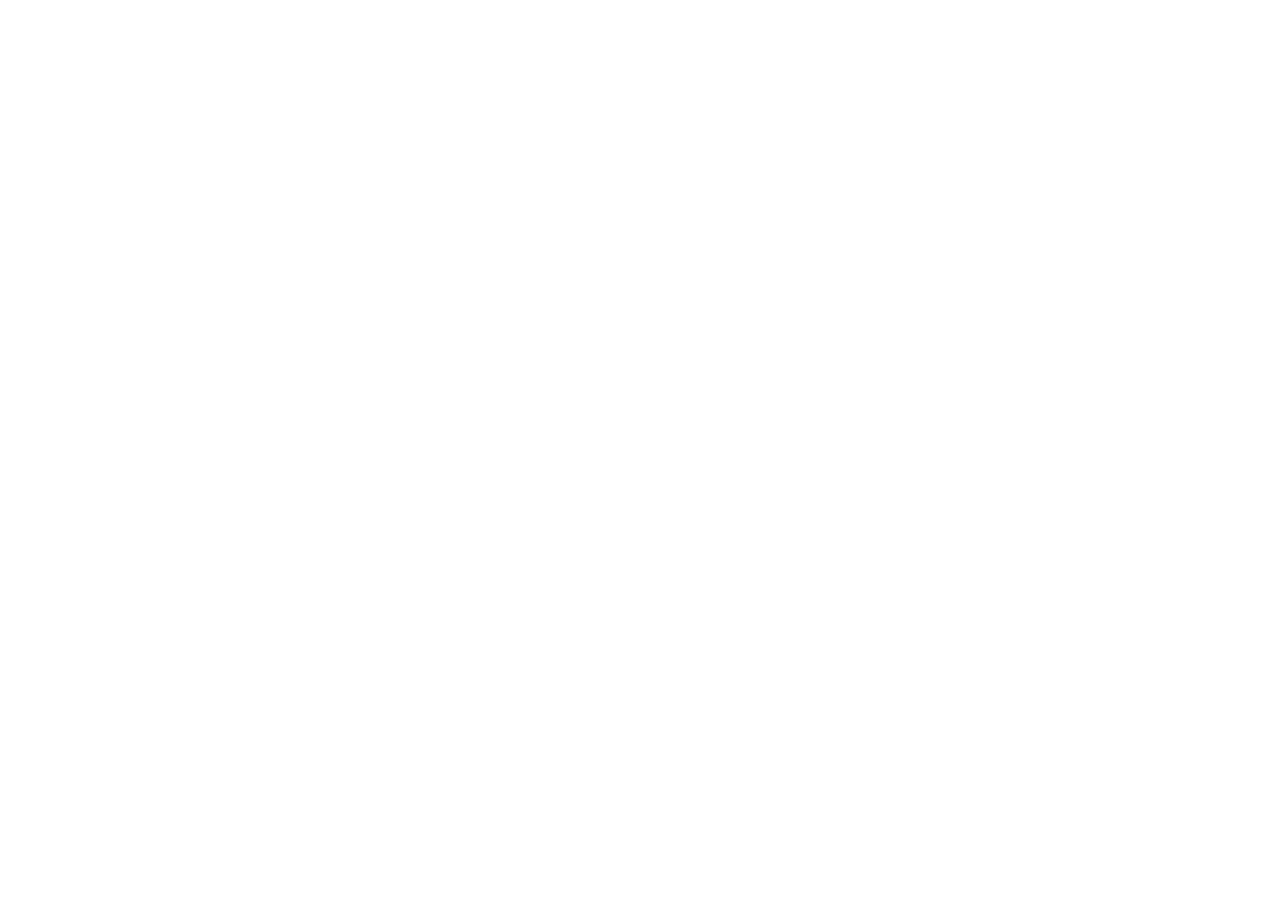
==== index.html @ d8d20f6a "fix issue" ====
<!DOCTYPE html>
<html lang="en">
<head>
    <meta charset="UTF-8">
    <meta http-equiv="X-UA-Compatible" content="IE=edge">
    <meta name="viewport" content="width=device-width, initial-scale=1.0">
    <title>Sara's Website</title>
    <link rel="stylesheet" href="style.css">
</head>
<body>
    
</body>
</html>
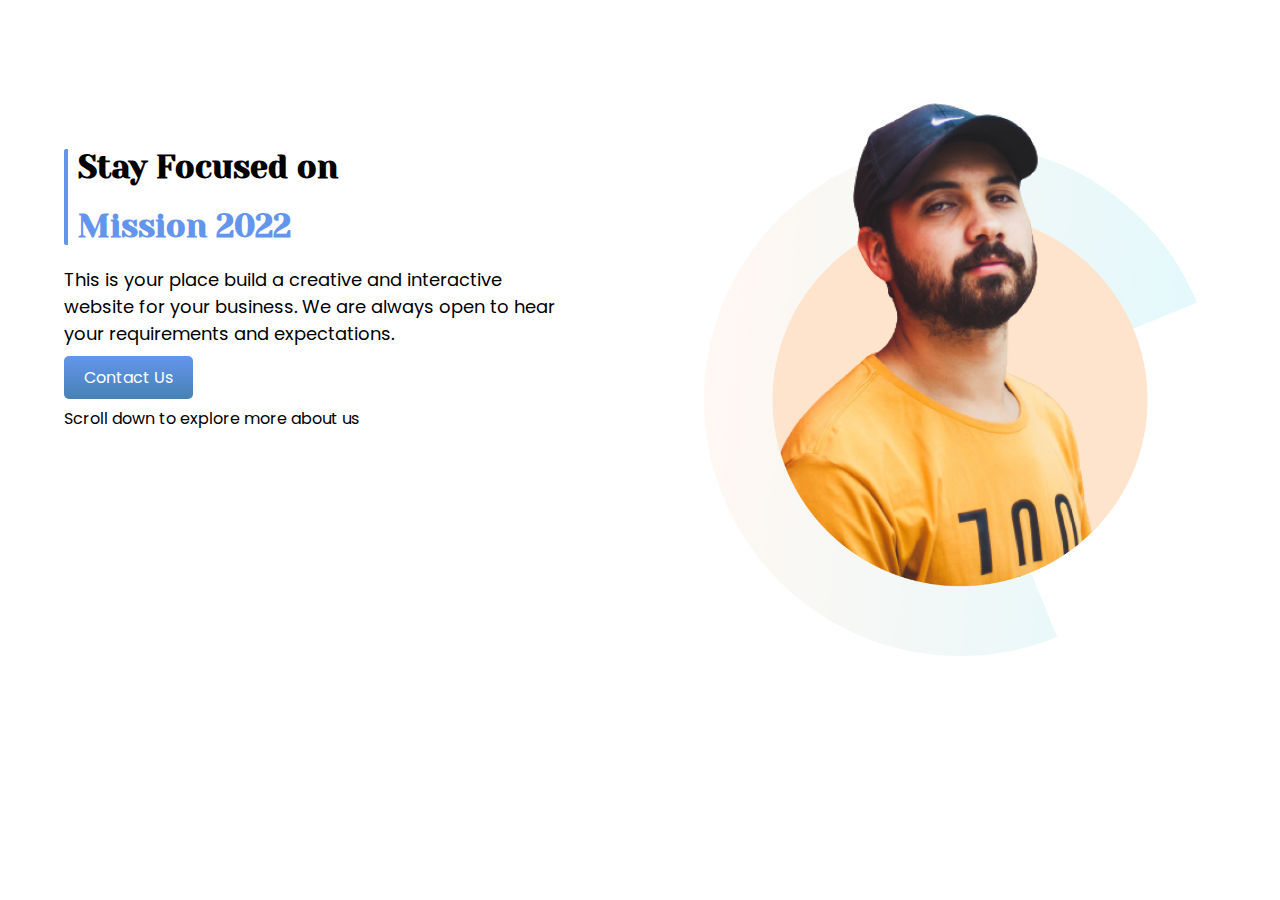
==== commit d2120d24: "top section done" ====
--- a/index.html
+++ b/index.html
@@ -6,8 +6,26 @@
     <meta name="viewport" content="width=device-width, initial-scale=1.0">
     <title>Sara's Website</title>
     <link rel="stylesheet" href="style.css">
+    <link rel="preconnect" href="https://fonts.googleapis.com">
+    <link rel="preconnect" href="https://fonts.gstatic.com" crossorigin>
+    <link href="https://fonts.googleapis.com/css2?family=Open+Sans:wght@500&family=Poppins&family=Yeseva+One&display=swap" rel="stylesheet">
 </head>
 <body>
+    <section class="top-section">
+    <div class="top-half">
+        <div class="top-tag">
+            <h1 class="tag-font">Stay Focused on</h1>
+            <h1 class="tag-font" id="tag-mission">Mission 2022</h1>
+        </div>
+    <p id="intro-p">This is your place build a creative and interactive website for your business. We are always open to hear your requirements and expectations.</p>
+    <a class="contact-button" target="_blank" href="https://www.linkedin.com/in/azminsara17/">Contact Us</a><br>
+    <p>Scroll down to explore more about us</p>
+    </div>
+    <div class="top-half">
+        <img src="images/person/person-0.png" alt="">
+    </div>
+</section>
+    
     
 </body>
 </html>--- a/style.css
+++ b/style.css
@@ -0,0 +1,39 @@
+body{
+    font-family: 'Poppins', sans-serif;  
+    margin: 0;
+}
+.tag-font{
+    font-family: 'Yeseva One', cursive;
+    padding-left: 10px;
+}
+#tag-mission{
+    color: cornflowerblue;
+}
+.contact-button{
+    text-decoration: none;
+    color: white;
+    padding: 10px 20px;
+    border-radius: 5px;
+    background-image: linear-gradient(cornflowerblue, steelblue);
+}
+#intro-p{
+    font-size: 18px;
+}
+.top-section{
+    display: flex;
+}
+.top-half{
+    width: 40%;
+    margin-left: 5%;
+    margin-right: 5%;
+    margin-top: 10%;
+}
+.top-half img{
+    width: 100%;
+    position: relative;
+    top: -125px;
+}
+.top-tag{
+    border-left: 4px solid cornflowerblue;
+    border-radius: 2px;
+}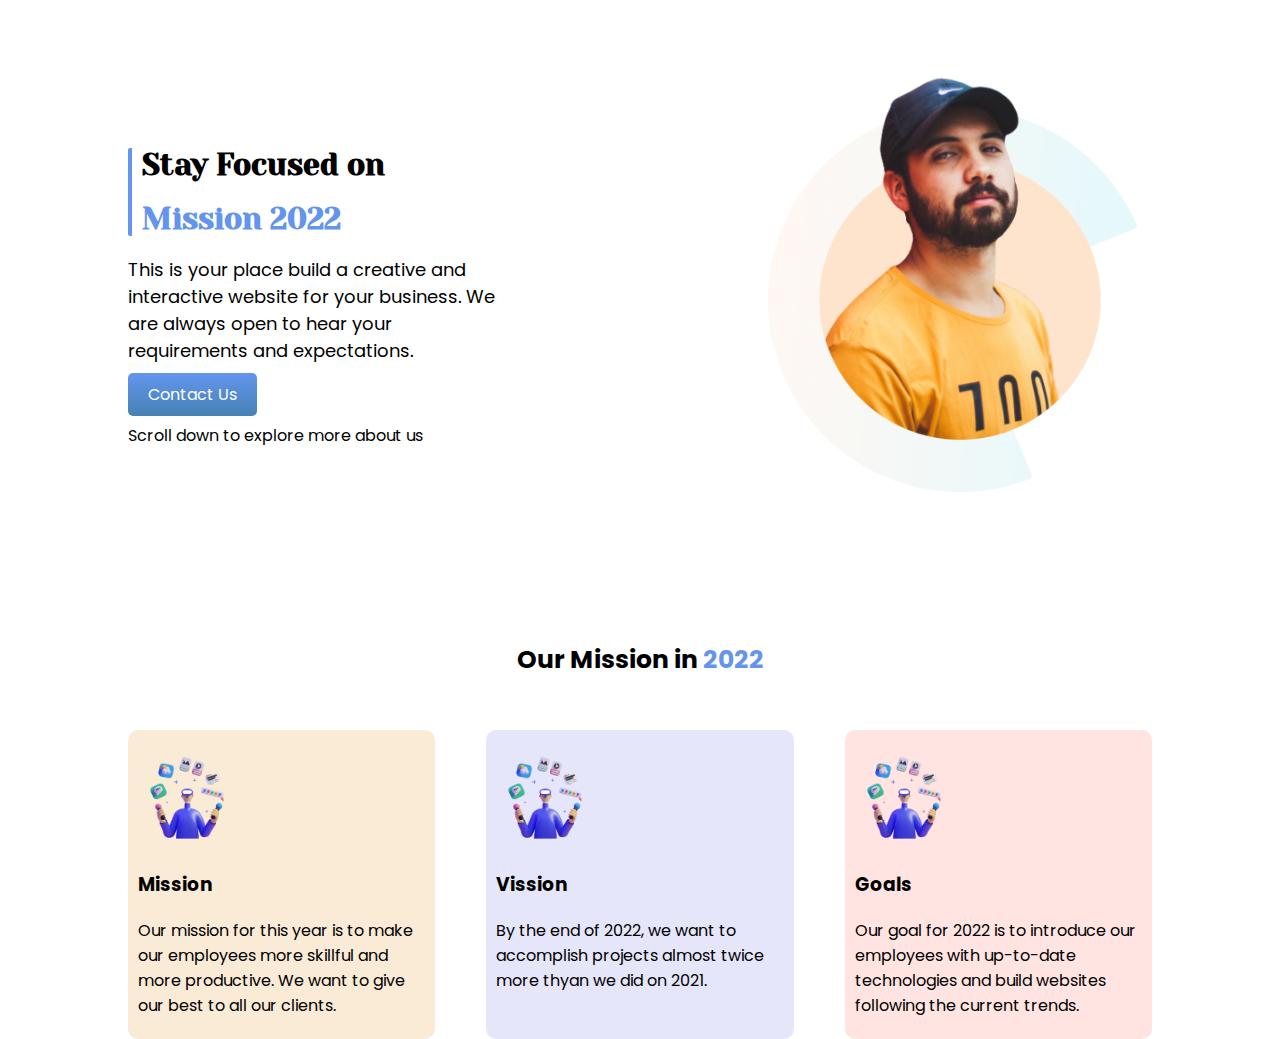
==== commit 722721b6: "Mission 2022 section added" ====
--- a/index.html
+++ b/index.html
@@ -1,5 +1,6 @@
 <!DOCTYPE html>
 <html lang="en">
+
 <head>
     <meta charset="UTF-8">
     <meta http-equiv="X-UA-Compatible" content="IE=edge">
@@ -8,24 +9,53 @@
     <link rel="stylesheet" href="style.css">
     <link rel="preconnect" href="https://fonts.googleapis.com">
     <link rel="preconnect" href="https://fonts.gstatic.com" crossorigin>
-    <link href="https://fonts.googleapis.com/css2?family=Open+Sans:wght@500&family=Poppins&family=Yeseva+One&display=swap" rel="stylesheet">
+    <link
+        href="https://fonts.googleapis.com/css2?family=Open+Sans:wght@500&family=Poppins&family=Yeseva+One&display=swap"
+        rel="stylesheet">
 </head>
+
 <body>
     <section class="top-section">
-    <div class="top-half">
-        <div class="top-tag">
-            <h1 class="tag-font">Stay Focused on</h1>
-            <h1 class="tag-font" id="tag-mission">Mission 2022</h1>
+        <div class="top-half">
+            <div class="top-tag">
+                <h1 class="tag-font">Stay Focused on</h1>
+                <h1 class="tag-font" id="tag-mission">Mission 2022</h1>
+            </div>
+            <p id="intro-p">This is your place build a creative and interactive website for your business. We are always
+                open to hear your requirements and expectations.</p>
+            <a class="contact-button" target="_blank" href="https://www.linkedin.com/in/azminsara17/">Contact Us</a><br>
+            <p>Scroll down to explore more about us</p>
         </div>
-    <p id="intro-p">This is your place build a creative and interactive website for your business. We are always open to hear your requirements and expectations.</p>
-    <a class="contact-button" target="_blank" href="https://www.linkedin.com/in/azminsara17/">Contact Us</a><br>
-    <p>Scroll down to explore more about us</p>
-    </div>
-    <div class="top-half">
-        <img src="images/person/person-0.png" alt="">
-    </div>
-</section>
-    
-    
+        <div class="top-half">
+            <img src="images/person/person-0.png" alt="">
+        </div>
+    </section>
+    <section class="mission-section">
+        <h1>Our Mission in <span>2022</span></h1>
+        <div class="mission-div">
+            <div class="separator-div">
+                <img src="images/illustrators/illustrator-1.png" alt="">
+                <h3>Mission</h3>
+                <p>Our mission for this year is to make our employees more skillful and more productive. We want to give
+                    our best to all our clients.</p>
+            </div>
+            <div class="separator-div" id="misson-section-two-div">
+                <img src="images/illustrators/illustrator-1.png" alt="">
+                <h3>Vission</h3>
+                <p>By the end of 2022, we want to accomplish projects almost twice more thyan we did on 2021.</p>
+            </div>
+            <div class="separator-div" id="misson-section-three-div">
+                <img src="images/illustrators/illustrator-1.png" alt="">
+                <h3>Goals</h3>
+                <p>Our goal for 2022 is to introduce our employees with up-to-date technologies and build websites
+                    following the current trends.</p>
+
+            </div>
+        </div>
+
+    </section>
+
+
 </body>
+
 </html>--- a/style.css
+++ b/style.css
@@ -5,6 +5,7 @@
 .tag-font{
     font-family: 'Yeseva One', cursive;
     padding-left: 10px;
+    font-size: 30px;
 }
 #tag-mission{
     color: cornflowerblue;
@@ -23,9 +24,9 @@
     display: flex;
 }
 .top-half{
-    width: 40%;
-    margin-left: 5%;
-    margin-right: 5%;
+    width: 50%;
+    margin-left: 10%;
+    margin-right: 10%;
     margin-top: 10%;
 }
 .top-half img{
@@ -36,4 +37,41 @@
 .top-tag{
     border-left: 4px solid cornflowerblue;
     border-radius: 2px;
+}
+.mission-section{
+    margin-left: 10%;
+    margin-right: 10%;
+
+}
+.mission-section h1{
+    text-align: center;
+    font-size: 25px;
+}
+span{
+    color: cornflowerblue;
+}
+.mission-div{
+    display: flex;
+    margin-top: 5%;
+
+}
+.separator-div{
+width: 35%;
+background-color: antiquewhite;
+    border-radius: 10px;
+    padding: 5px 10px;
+
+}
+.separator-div img{
+    width: 40%;
+}
+#misson-section-two-div{
+    margin-left: 5%;
+    margin-right: 5%;
+    background-color: lavender;
+
+}
+#misson-section-three-div{
+    background-color: mistyrose;
+
 }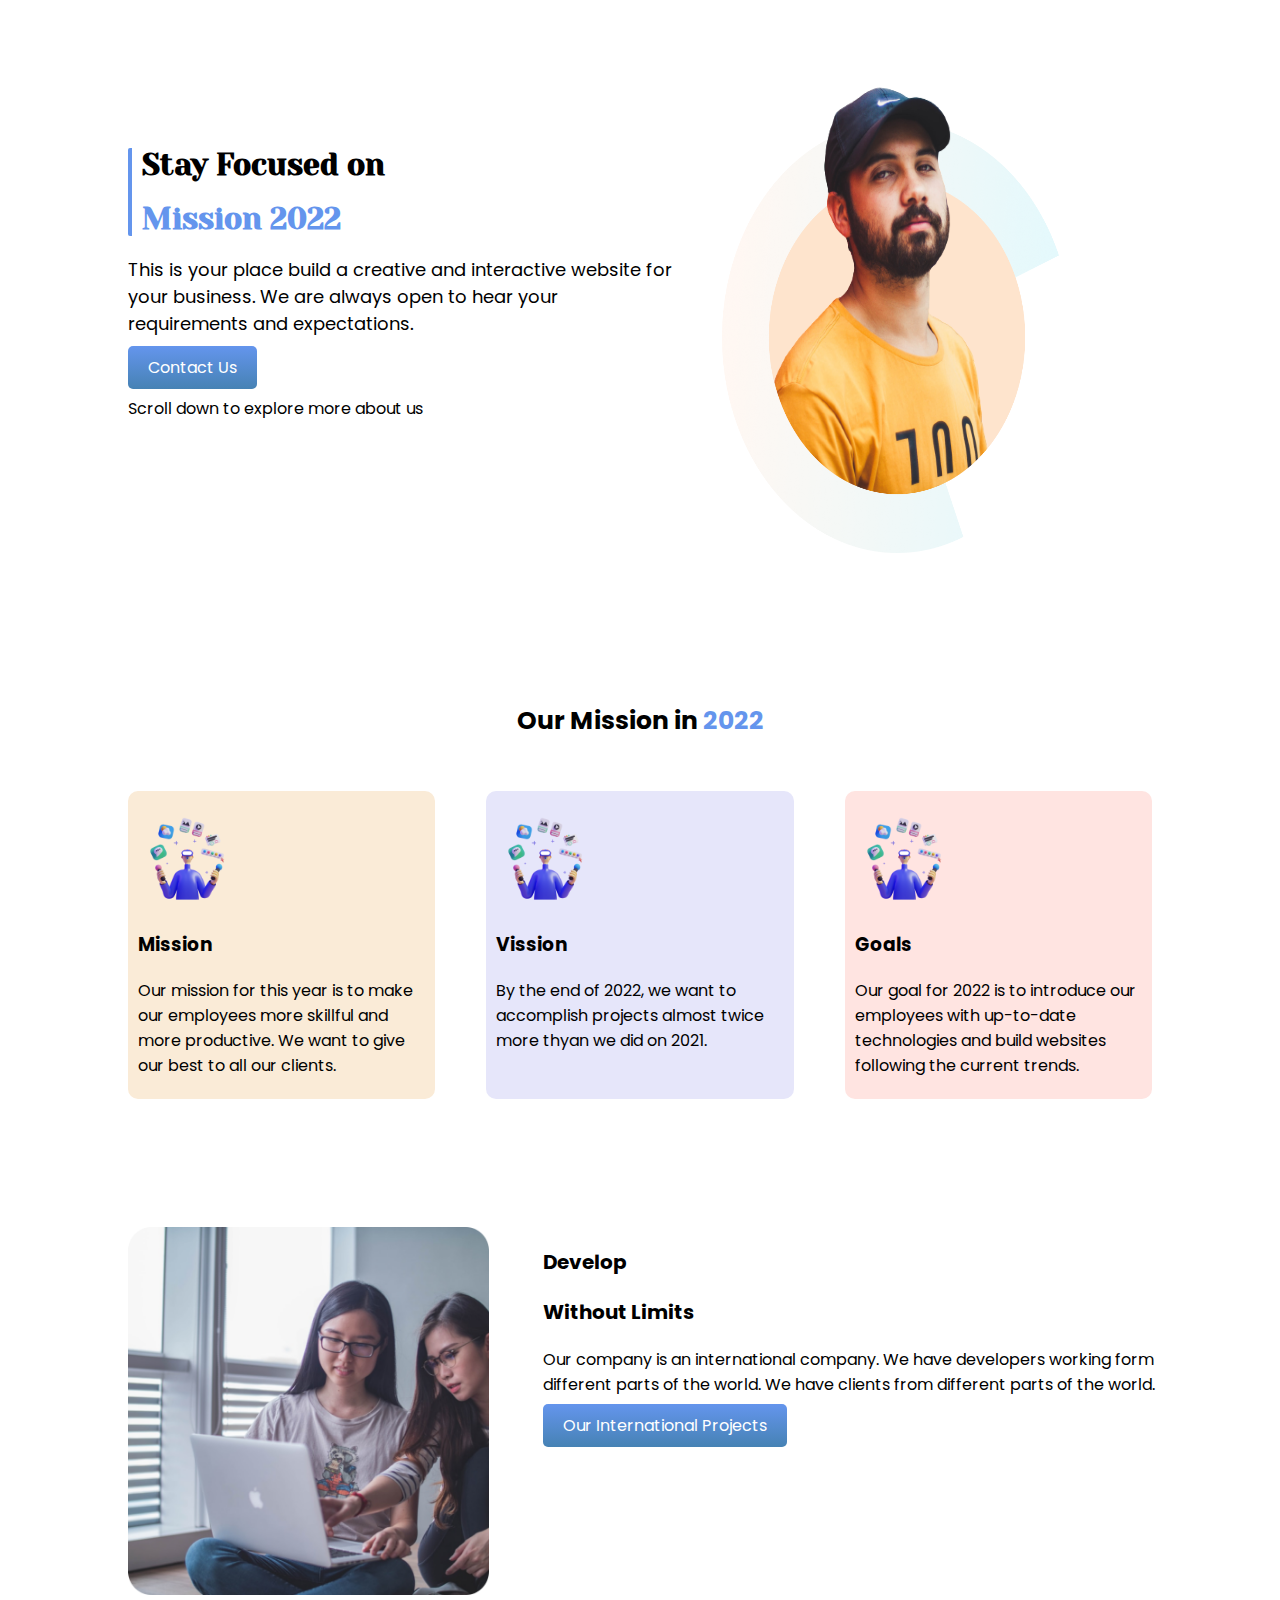
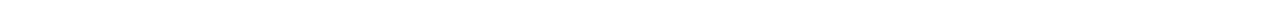
==== commit 615e16ba: "international development section added" ====
--- a/index.html
+++ b/index.html
@@ -49,10 +49,21 @@
                 <h3>Goals</h3>
                 <p>Our goal for 2022 is to introduce our employees with up-to-date technologies and build websites
                     following the current trends.</p>
-
             </div>
         </div>
-
+    </section>
+    <section class="top-section">
+        <div class="develop-photo-div">
+            <img src="images/pictures/coding.png" alt="">
+        </div>
+        <div class="develop-div">
+            <h3>Develop</h3>
+            <h3>Without Limits</h3>
+            <p>Our company is an international company. We have developers working form different parts of the world.
+                We have clients from different parts of the world.</p>
+            <a class="contact-button" target="_blank" href="https://www.linkedin.com/in/azminsara17/">Our
+                International Projects<a>
+        </div>
     </section>
 
 
--- a/style.css
+++ b/style.css
@@ -22,17 +22,20 @@
 }
 .top-section{
     display: flex;
+    margin-left: 10%;
+    margin-top: 10%;
+    margin-right: 5%;
 }
 .top-half{
     width: 50%;
-    margin-left: 10%;
-    margin-right: 10%;
-    margin-top: 10%;
+    
 }
 .top-half img{
-    width: 100%;
+    width: 350px;
+    height: 550px;
     position: relative;
     top: -125px;
+    right: -50px;
 }
 .top-tag{
     border-left: 4px solid cornflowerblue;
@@ -41,7 +44,6 @@
 .mission-section{
     margin-left: 10%;
     margin-right: 10%;
-
 }
 .mission-section h1{
     text-align: center;
@@ -53,14 +55,12 @@
 .mission-div{
     display: flex;
     margin-top: 5%;
-
 }
 .separator-div{
 width: 35%;
 background-color: antiquewhite;
     border-radius: 10px;
     padding: 5px 10px;
-
 }
 .separator-div img{
     width: 40%;
@@ -69,9 +69,22 @@
     margin-left: 5%;
     margin-right: 5%;
     background-color: lavender;
-
 }
 #misson-section-three-div{
     background-color: mistyrose;
-
-}+}
+.develop-div{
+    width: 60%;
+    margin-right: 5%;
+}
+.develop-div h3{
+    font-size: 20px;
+}
+.develop-photo-div{
+    width: 35%;
+    margin-right: 5%;
+}
+.develop-photo-div img{
+    width: 100%;
+    height: 100%;
+}
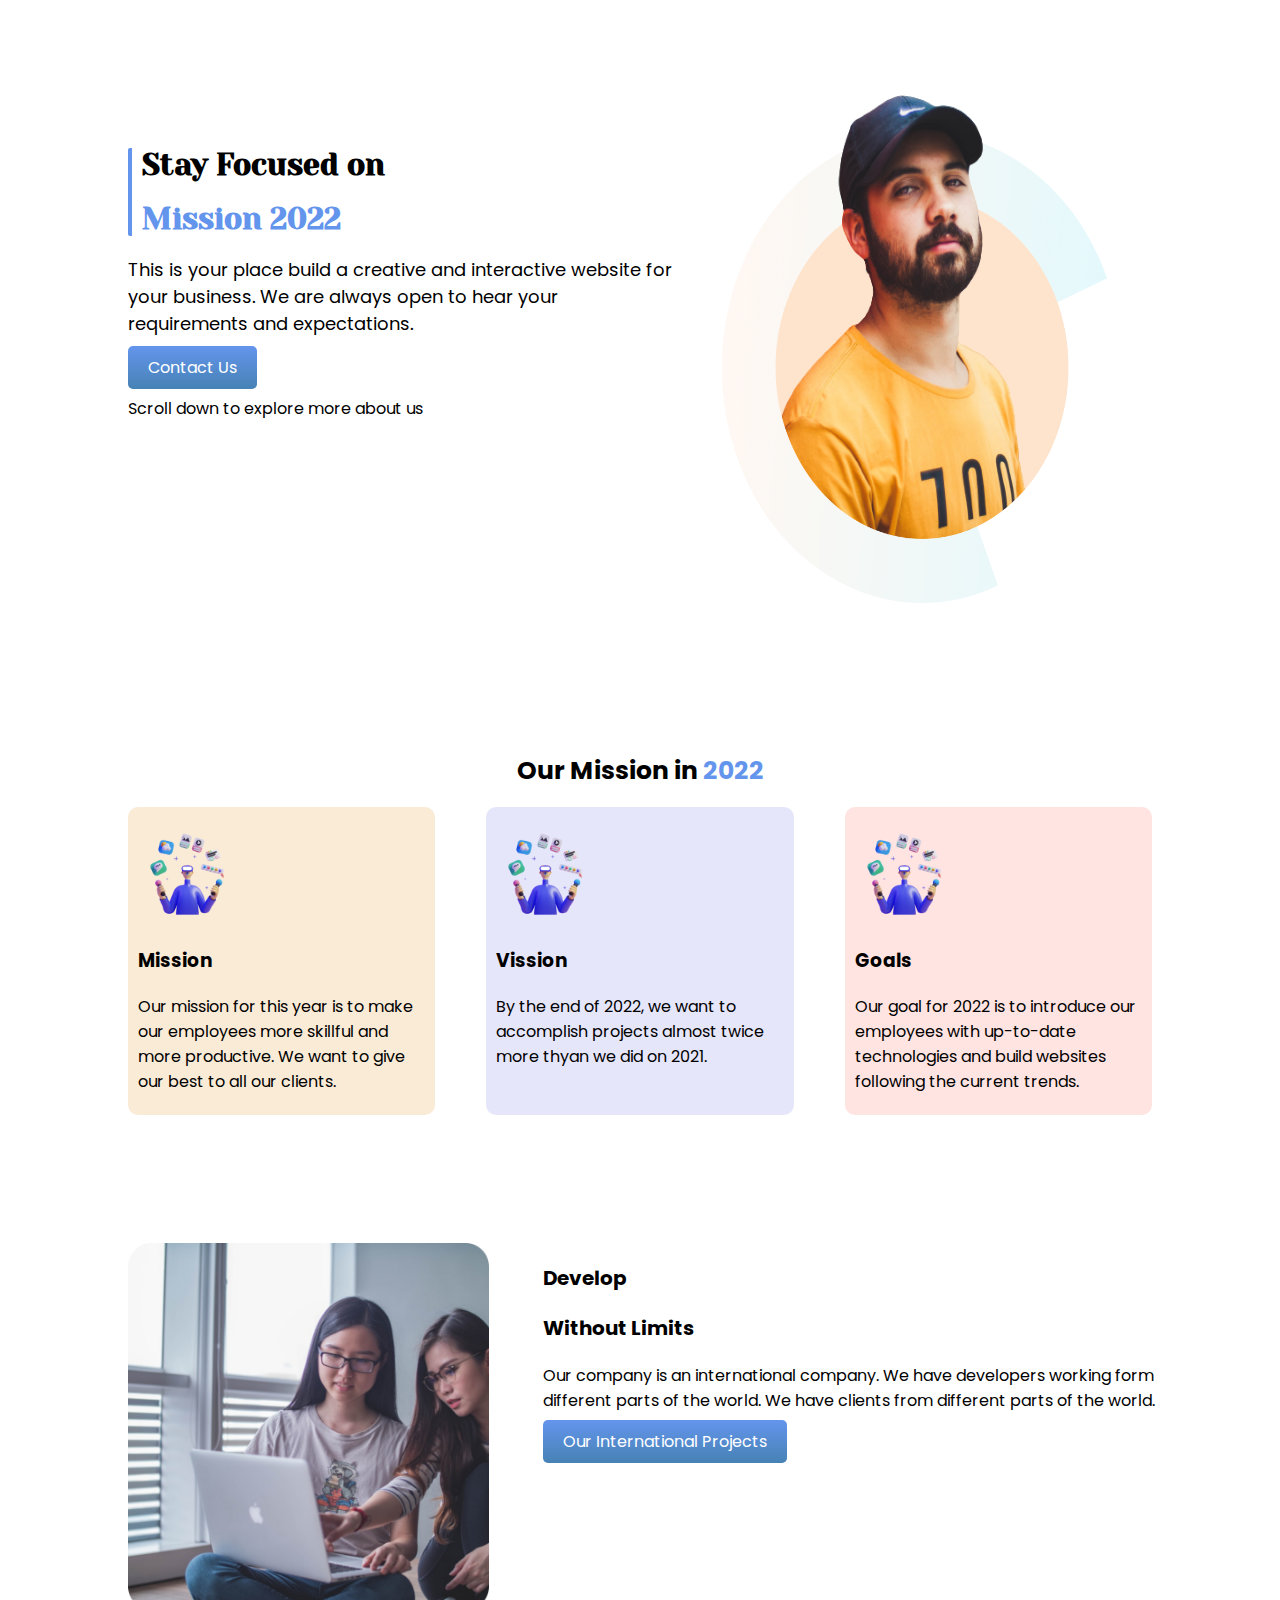
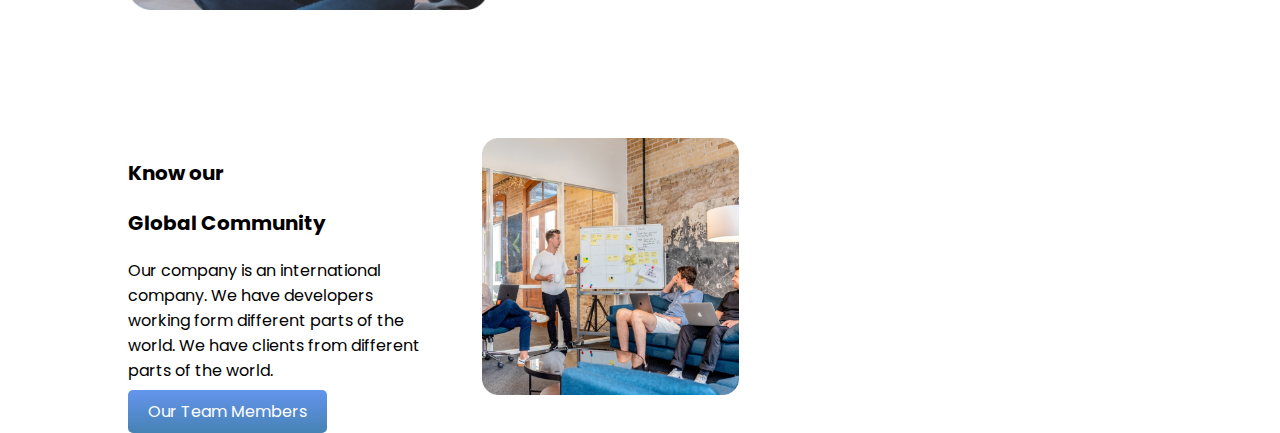
==== commit 3de4532a: "global community added" ====
--- a/index.html
+++ b/index.html
@@ -65,8 +65,19 @@
                 International Projects<a>
         </div>
     </section>
-
-
+    <section class="top-section">
+        <div class="develop-div">
+            <h3>Know our</h3>
+            <h3>Global Community</h3>
+            <p>Our company is an international company. We have developers working form different parts of the world.
+                We have clients from different parts of the world.</p>
+            <a class="contact-button" target="_blank" href="https://www.linkedin.com/in/azminsara17/">Our Team
+                Members<a>
+        </div>
+        <div class="develop-photo-div">
+            <img src="images/pictures/project.png" alt="">
+        </div>
+    </section>
 </body>
 
 </html>--- a/style.css
+++ b/style.css
@@ -31,8 +31,8 @@
     
 }
 .top-half img{
-    width: 350px;
-    height: 550px;
+    width: 400px;
+    height: 600px;
     position: relative;
     top: -125px;
     right: -50px;
@@ -54,7 +54,6 @@
 }
 .mission-div{
     display: flex;
-    margin-top: 5%;
 }
 .separator-div{
 width: 35%;
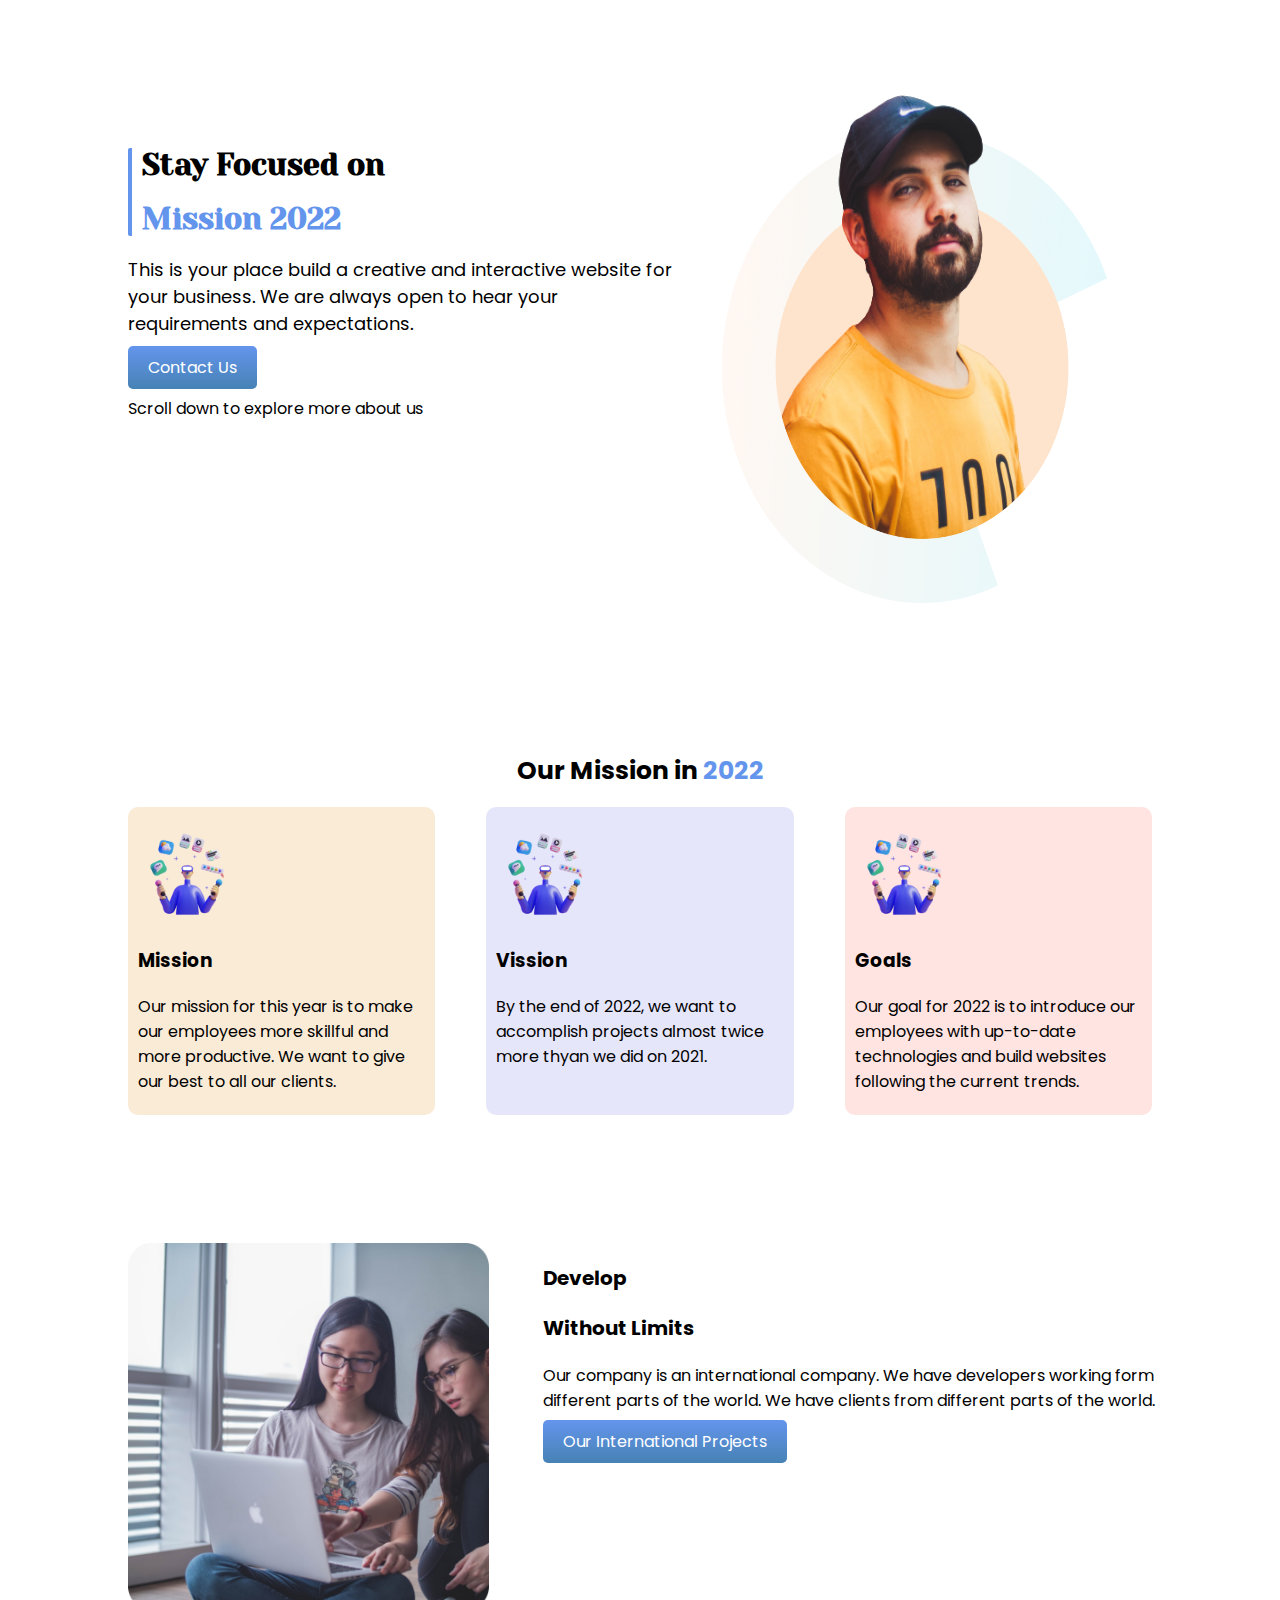
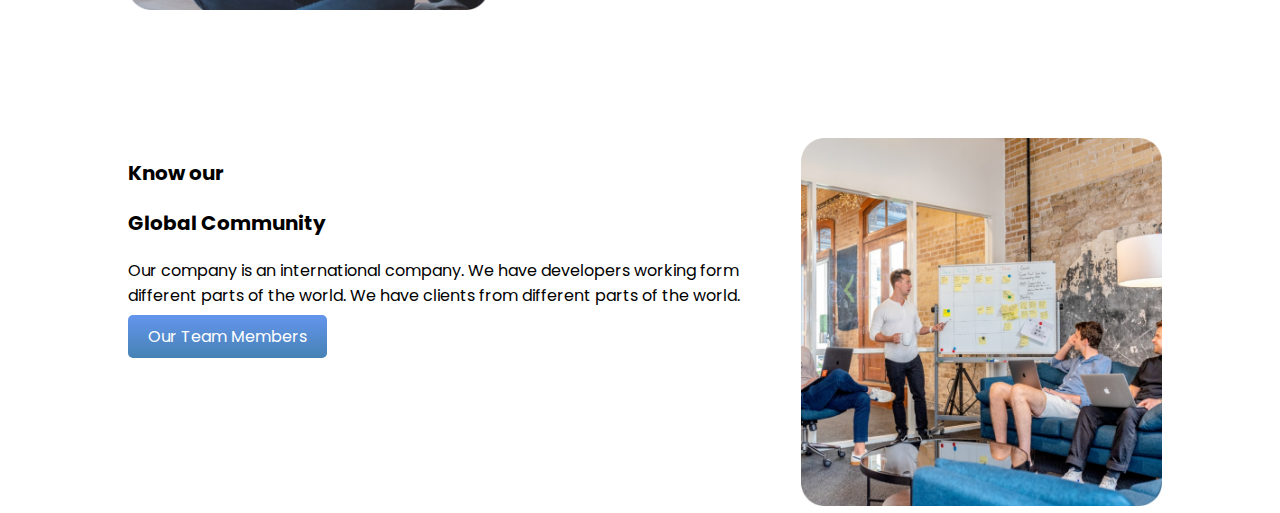
==== commit 7951c491: "anchor issue fixed" ====
--- a/index.html
+++ b/index.html
@@ -62,7 +62,7 @@
             <p>Our company is an international company. We have developers working form different parts of the world.
                 We have clients from different parts of the world.</p>
             <a class="contact-button" target="_blank" href="https://www.linkedin.com/in/azminsara17/">Our
-                International Projects<a>
+                International Projects</a>
         </div>
     </section>
     <section class="top-section">
@@ -72,7 +72,7 @@
             <p>Our company is an international company. We have developers working form different parts of the world.
                 We have clients from different parts of the world.</p>
             <a class="contact-button" target="_blank" href="https://www.linkedin.com/in/azminsara17/">Our Team
-                Members<a>
+                Members</a>
         </div>
         <div class="develop-photo-div">
             <img src="images/pictures/project.png" alt="">
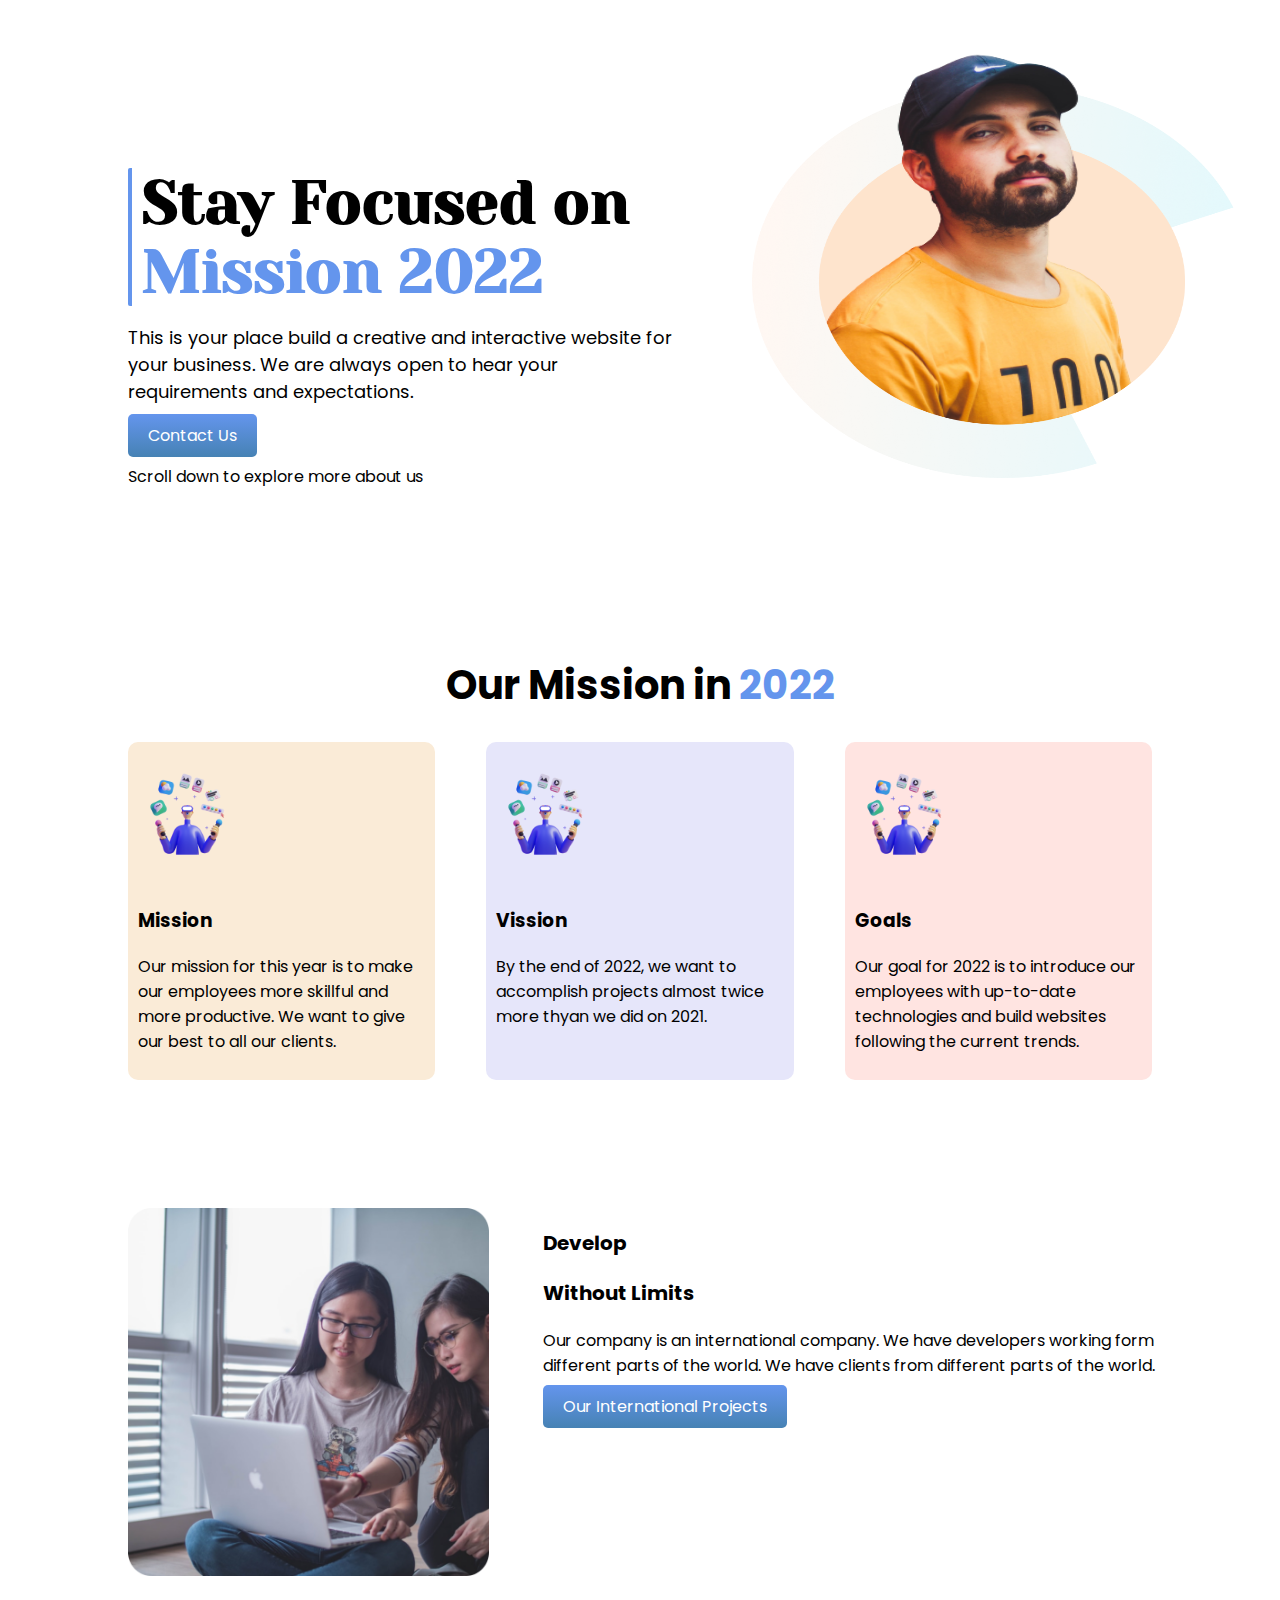
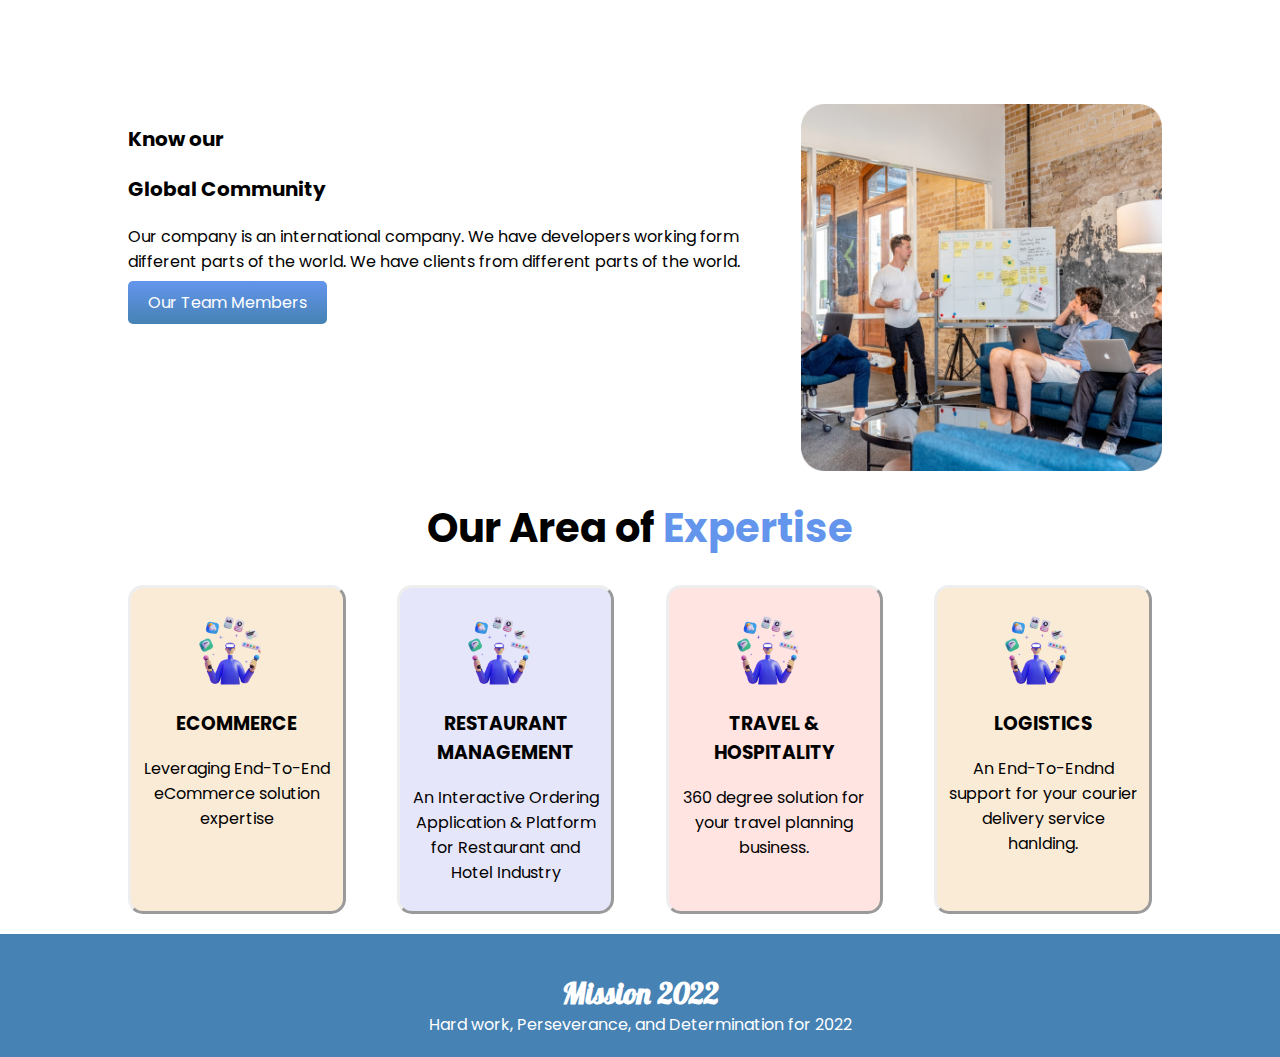
==== commit 0f00940d: "expertise and footer added" ====
--- a/index.html
+++ b/index.html
@@ -12,6 +12,7 @@
     <link
         href="https://fonts.googleapis.com/css2?family=Open+Sans:wght@500&family=Poppins&family=Yeseva+One&display=swap"
         rel="stylesheet">
+    <link href="https://fonts.googleapis.com/css2?family=Lobster&display=swap" rel="stylesheet">
 </head>
 
 <body>
@@ -78,6 +79,36 @@
             <img src="images/pictures/project.png" alt="">
         </div>
     </section>
+    <section class="mission-section">
+        <h1>Our Area of <span>Expertise</span></h1>
+        <div class="mission-div">
+            <div class="separator-div expertise-div">
+                <img src="images/illustrators/illustrator-1.png" alt="">
+                <h3>ECOMMERCE</h3>
+                <p>Leveraging End-To-End eCommerce solution expertise</p>
+            </div>
+            <div class="separator-div expertise-div" id="misson-section-two-div">
+                <img src="images/illustrators/illustrator-1.png" alt="">
+                <h3>RESTAURANT MANAGEMENT</h3>
+                <p>An Interactive Ordering Application & Platform for Restaurant and Hotel Industry</p>
+            </div>
+            <div class="separator-div expertise-div" id="misson-section-three-div">
+                <img src="images/illustrators/illustrator-1.png" alt="">
+                <h3>TRAVEL & HOSPITALITY</h3>
+                <p>360 degree solution for your travel planning business.</p>
+            </div>
+            <div class="separator-div expertise-div" id="expertise-four-div">
+                <img src="images/illustrators/illustrator-1.png" alt="">
+                <h3>LOGISTICS</h3>
+                <p>An End-To-Endnd support for your courier delivery service hanlding.</p>
+            </div>
+        </div>
+    </section>
+    <footer>
+        <h3>Mission 2022</h3>
+        <p>Hard work, Perseverance, and Determination for 2022</p>
+
+    </footer>
 </body>
 
 </html>--- a/style.css
+++ b/style.css
@@ -2,13 +2,18 @@
     font-family: 'Poppins', sans-serif;  
     margin: 0;
 }
+section{
+    margin-bottom: 20px;
+}
 .tag-font{
     font-family: 'Yeseva One', cursive;
     padding-left: 10px;
-    font-size: 30px;
+    font-size: 60px;
+    margin-bottom: 0;
 }
 #tag-mission{
     color: cornflowerblue;
+    margin-top: 0;
 }
 .contact-button{
     text-decoration: none;
@@ -28,14 +33,15 @@
 }
 .top-half{
     width: 50%;
+    height: 500px;
     
 }
 .top-half img{
-    width: 400px;
-    height: 600px;
+    width: 500px;
+    height: 500px;
     position: relative;
-    top: -125px;
-    right: -50px;
+    top: -150px;
+    right: -80px;
 }
 .top-tag{
     border-left: 4px solid cornflowerblue;
@@ -47,22 +53,24 @@
 }
 .mission-section h1{
     text-align: center;
-    font-size: 25px;
+    font-size: 40px;
 }
 span{
     color: cornflowerblue;
 }
 .mission-div{
     display: flex;
+    margin-top: 20px;
 }
 .separator-div{
-width: 35%;
+width: 30%;
 background-color: antiquewhite;
     border-radius: 10px;
-    padding: 5px 10px;
+    padding: 10px 10px;
 }
 .separator-div img{
     width: 40%;
+    margin-bottom: 20px;
 }
 #misson-section-two-div{
     margin-left: 5%;
@@ -87,3 +95,34 @@
     width: 100%;
     height: 100%;
 }
+.expertise-div{
+    width: 20%;
+    border-radius: 15px;
+    text-align: center;
+    border-style: outset;
+
+}
+.expertise-div img{
+    display: block;
+  margin-left: auto;
+  margin-right: auto;
+  width: 50%;
+}
+#expertise-four-div{
+    margin-left: 5%;
+}
+footer{
+    background-color: steelblue;
+    padding: 10px;
+    color: white;
+    text-align: center;
+}
+footer h3{
+    font-family: 'Lobster', cursive;
+    font-size: 30px;
+    margin-bottom: 0;
+}
+footer p{
+    margin-bottom: 10px;
+    margin-top: 0;
+}
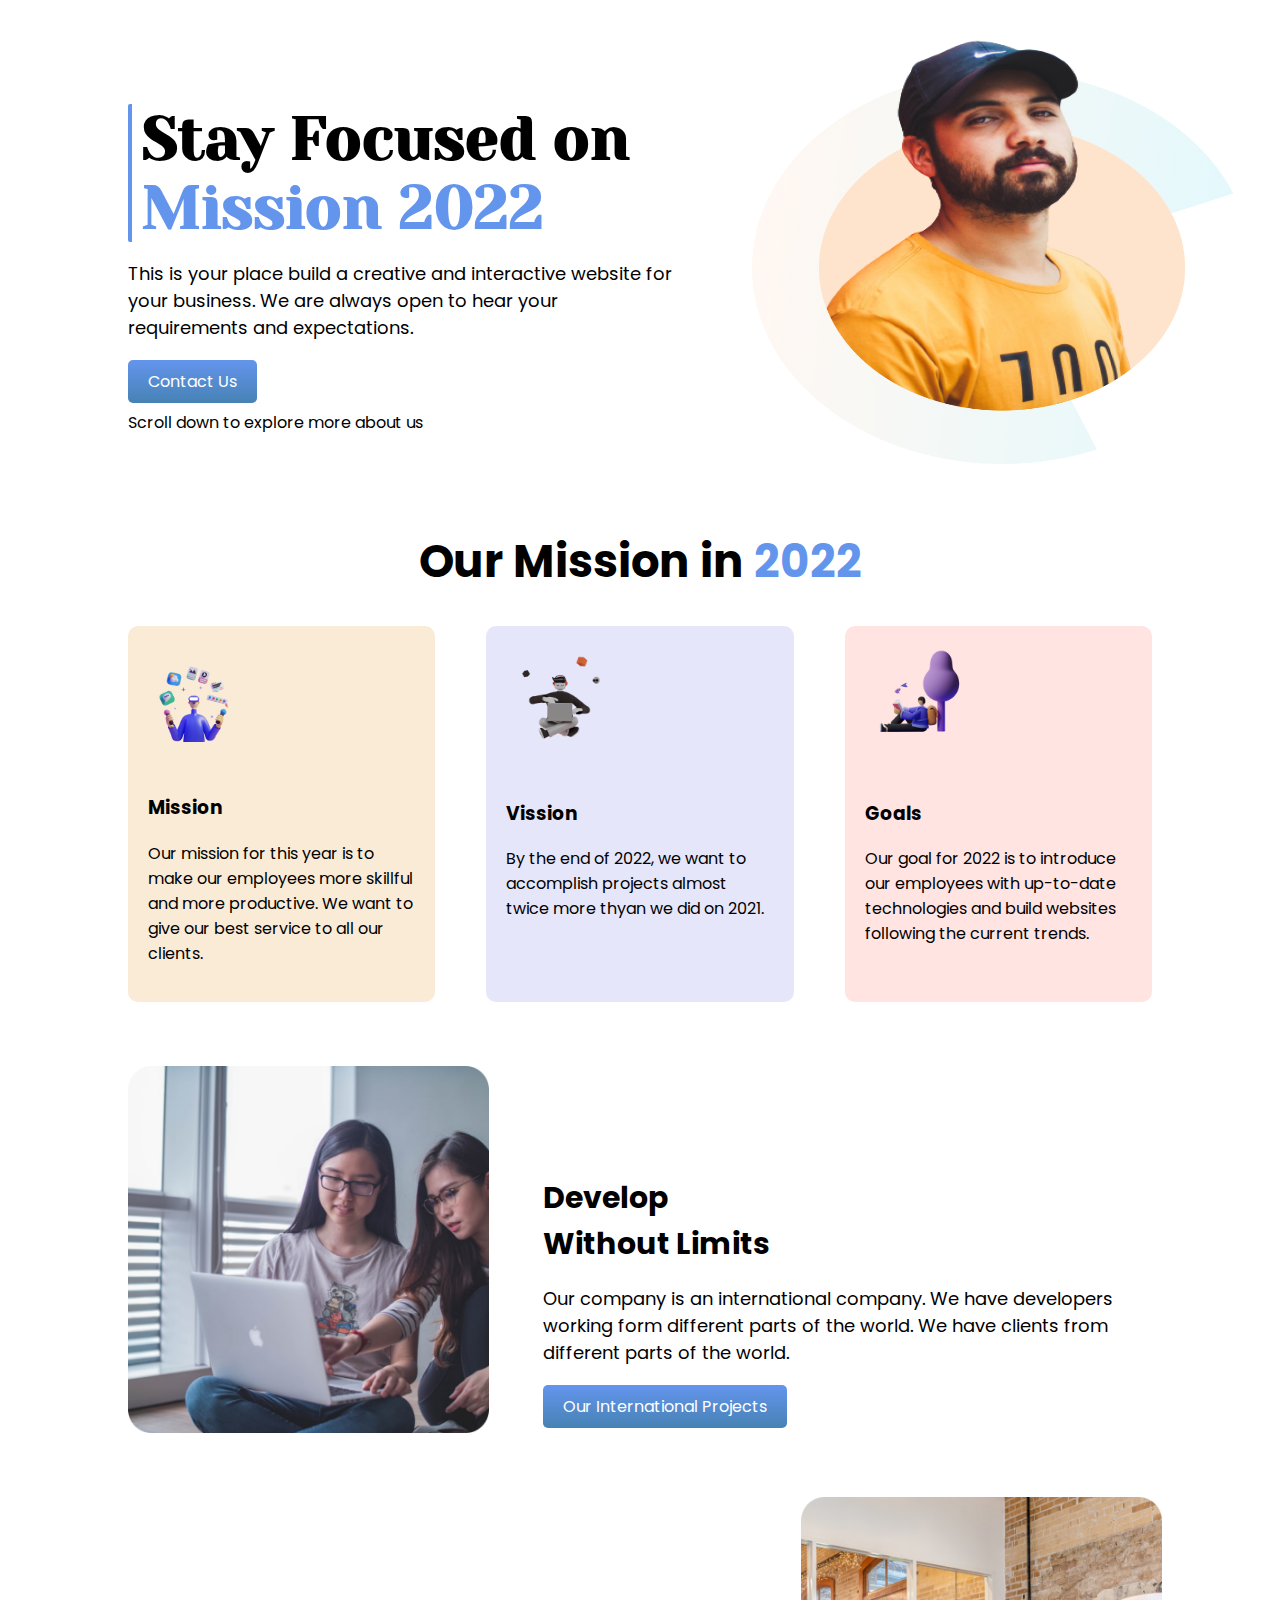
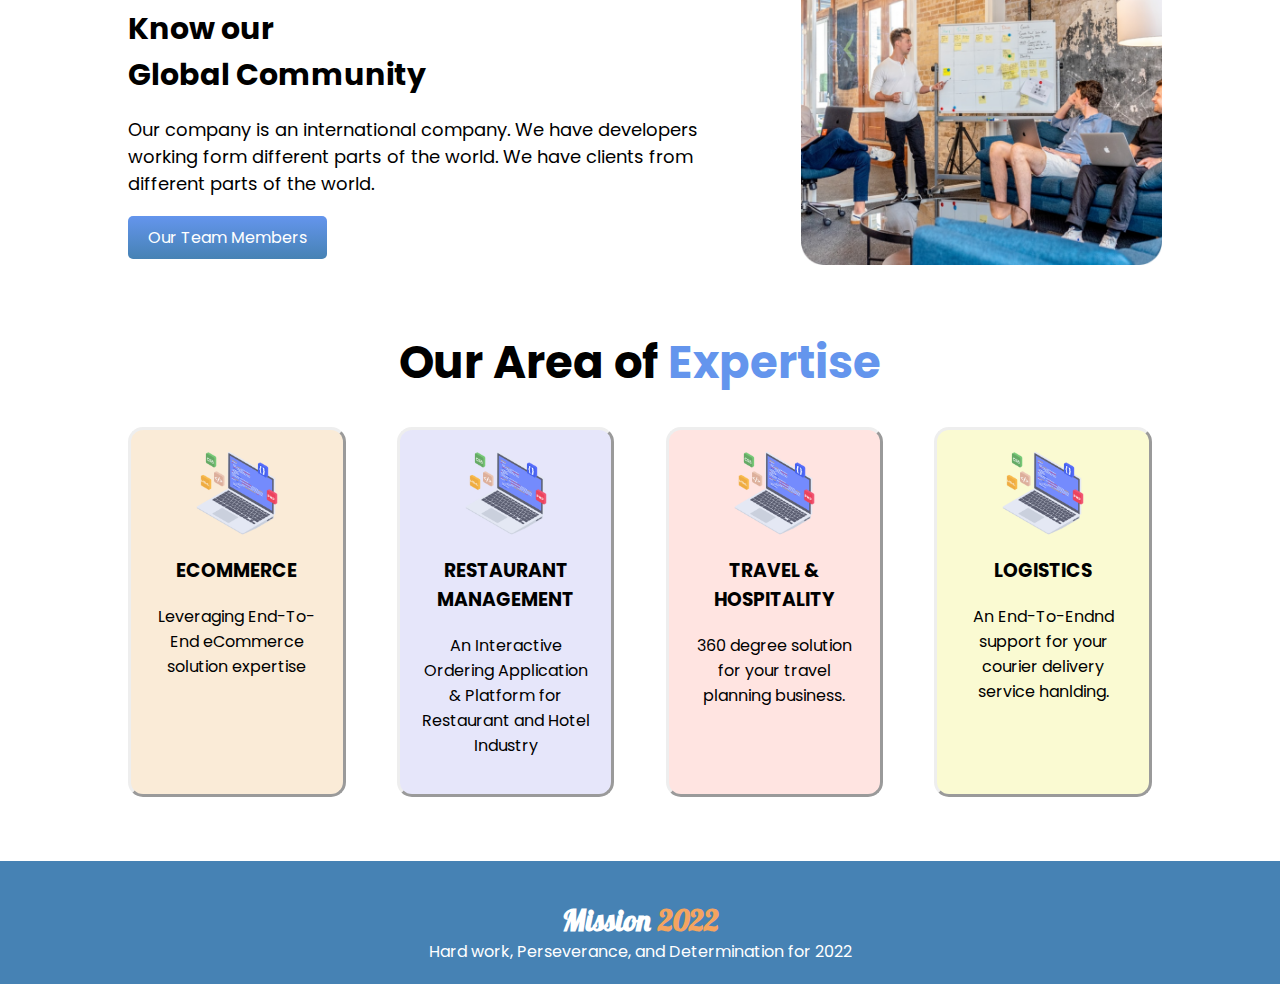
==== commit c3fcf8f4: "Final corrections done" ====
--- a/index.html
+++ b/index.html
@@ -5,7 +5,7 @@
     <meta charset="UTF-8">
     <meta http-equiv="X-UA-Compatible" content="IE=edge">
     <meta name="viewport" content="width=device-width, initial-scale=1.0">
-    <title>Sara's Website</title>
+    <title>Personal Website</title>
     <link rel="stylesheet" href="style.css">
     <link rel="preconnect" href="https://fonts.googleapis.com">
     <link rel="preconnect" href="https://fonts.gstatic.com" crossorigin>
@@ -38,15 +38,15 @@
                 <img src="images/illustrators/illustrator-1.png" alt="">
                 <h3>Mission</h3>
                 <p>Our mission for this year is to make our employees more skillful and more productive. We want to give
-                    our best to all our clients.</p>
+                    our best service to all our clients.</p>
             </div>
             <div class="separator-div" id="misson-section-two-div">
-                <img src="images/illustrators/illustrator-1.png" alt="">
+                <img src="images/illustrators/illustrator-2.png" alt="">
                 <h3>Vission</h3>
                 <p>By the end of 2022, we want to accomplish projects almost twice more thyan we did on 2021.</p>
             </div>
             <div class="separator-div" id="misson-section-three-div">
-                <img src="images/illustrators/illustrator-1.png" alt="">
+                <img src="images/illustrators/illustrator-3.png" alt="">
                 <h3>Goals</h3>
                 <p>Our goal for 2022 is to introduce our employees with up-to-date technologies and build websites
                     following the current trends.</p>
@@ -60,7 +60,8 @@
         <div class="develop-div">
             <h3>Develop</h3>
             <h3>Without Limits</h3>
-            <p>Our company is an international company. We have developers working form different parts of the world.
+            <p id="intro-p">Our company is an international company. We have developers working form different parts of
+                the world.
                 We have clients from different parts of the world.</p>
             <a class="contact-button" target="_blank" href="https://www.linkedin.com/in/azminsara17/">Our
                 International Projects</a>
@@ -70,7 +71,8 @@
         <div class="develop-div">
             <h3>Know our</h3>
             <h3>Global Community</h3>
-            <p>Our company is an international company. We have developers working form different parts of the world.
+            <p id="intro-p">Our company is an international company. We have developers working form different parts of
+                the world.
                 We have clients from different parts of the world.</p>
             <a class="contact-button" target="_blank" href="https://www.linkedin.com/in/azminsara17/">Our Team
                 Members</a>
@@ -83,31 +85,30 @@
         <h1>Our Area of <span>Expertise</span></h1>
         <div class="mission-div">
             <div class="separator-div expertise-div">
-                <img src="images/illustrators/illustrator-1.png" alt="">
+                <img src="images/illustrators/web-development.png" alt="">
                 <h3>ECOMMERCE</h3>
                 <p>Leveraging End-To-End eCommerce solution expertise</p>
             </div>
             <div class="separator-div expertise-div" id="misson-section-two-div">
-                <img src="images/illustrators/illustrator-1.png" alt="">
+                <img src="images/illustrators/web-development.png" alt="">
                 <h3>RESTAURANT MANAGEMENT</h3>
                 <p>An Interactive Ordering Application & Platform for Restaurant and Hotel Industry</p>
             </div>
             <div class="separator-div expertise-div" id="misson-section-three-div">
-                <img src="images/illustrators/illustrator-1.png" alt="">
+                <img src="images/illustrators/web-development.png" alt="">
                 <h3>TRAVEL & HOSPITALITY</h3>
                 <p>360 degree solution for your travel planning business.</p>
             </div>
             <div class="separator-div expertise-div" id="expertise-four-div">
-                <img src="images/illustrators/illustrator-1.png" alt="">
+                <img src="images/illustrators/web-development.png" alt="">
                 <h3>LOGISTICS</h3>
                 <p>An End-To-Endnd support for your courier delivery service hanlding.</p>
             </div>
         </div>
     </section>
     <footer>
-        <h3>Mission 2022</h3>
+        <h3>Mission <span>2022</span></h3>
         <p>Hard work, Perseverance, and Determination for 2022</p>
-
     </footer>
 </body>
 
--- a/style.css
+++ b/style.css
@@ -24,23 +24,24 @@
 }
 #intro-p{
     font-size: 18px;
+    padding-bottom: 10px;
 }
 .top-section{
     display: flex;
     margin-left: 10%;
-    margin-top: 10%;
+    margin-top: 5%;
     margin-right: 5%;
 }
 .top-half{
     width: 50%;
-    height: 500px;
+    height: 400px;
     
 }
 .top-half img{
     width: 500px;
     height: 500px;
     position: relative;
-    top: -150px;
+    top: -100px;
     right: -80px;
 }
 .top-tag{
@@ -48,12 +49,11 @@
     border-radius: 2px;
 }
 .mission-section{
-    margin-left: 10%;
-    margin-right: 10%;
+    margin: 5% 10%;
 }
 .mission-section h1{
     text-align: center;
-    font-size: 40px;
+    font-size: 45px;
 }
 span{
     color: cornflowerblue;
@@ -66,7 +66,7 @@
 width: 30%;
 background-color: antiquewhite;
     border-radius: 10px;
-    padding: 10px 10px;
+    padding: 20px;
 }
 .separator-div img{
     width: 40%;
@@ -82,10 +82,13 @@
 }
 .develop-div{
     width: 60%;
+    margin-top: 10%;
     margin-right: 5%;
 }
 .develop-div h3{
-    font-size: 20px;
+    font-size: 30px;
+    margin-top: 0;
+    margin-bottom: 0;
 }
 .develop-photo-div{
     width: 35%;
@@ -100,7 +103,6 @@
     border-radius: 15px;
     text-align: center;
     border-style: outset;
-
 }
 .expertise-div img{
     display: block;
@@ -110,6 +112,7 @@
 }
 #expertise-four-div{
     margin-left: 5%;
+    background-color: lightgoldenrodyellow;
 }
 footer{
     background-color: steelblue;
@@ -126,3 +129,6 @@
     margin-bottom: 10px;
     margin-top: 0;
 }
+footer span{
+    color: sandybrown;
+}
